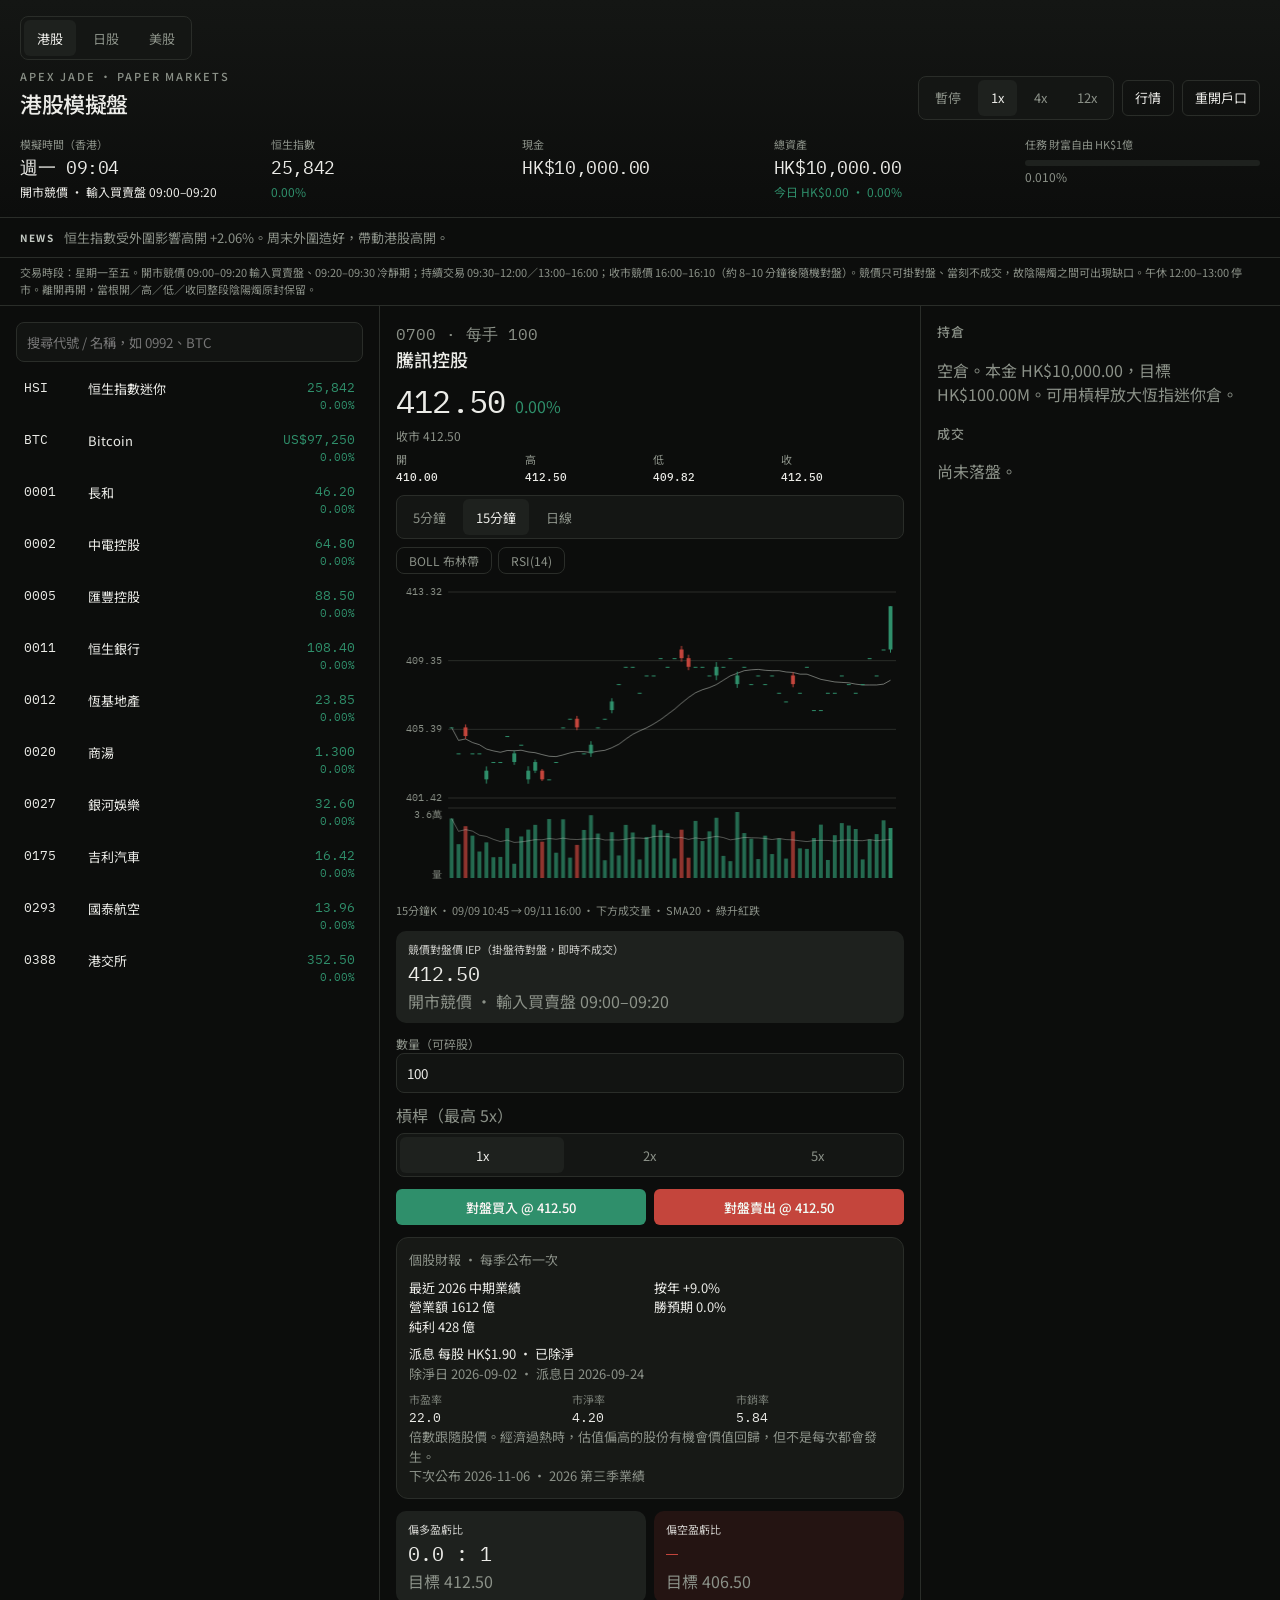
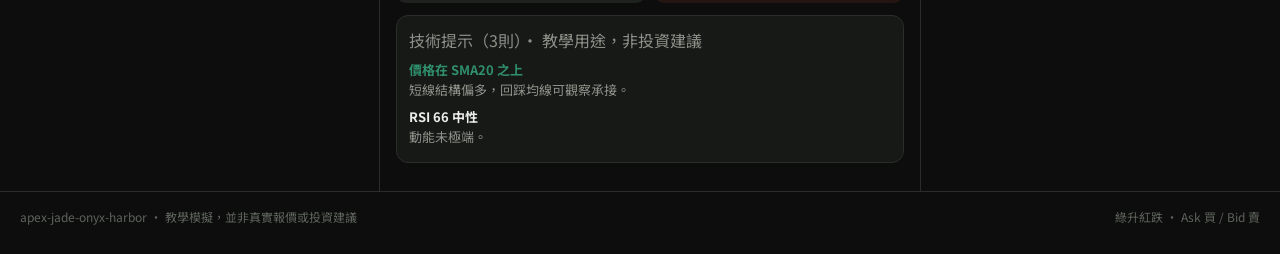
==== artifacts/gh-site/index.html @ f251bd7a "Remove the opening-auction card hand. Cards no longer deal or move prices. Saved positions stay inta" ====
<!DOCTYPE html>
<html lang="zh-Hant">
<head>
  <meta charset="utf-8" />
  <meta name="viewport" content="width=device-width, initial-scale=1" />
  <title>港股模擬盤 · Apex Jade</title>
  <meta name="description" content="香港股票紙上交易模擬：恒生指數、陰陽燭、買賣差價。本金港幣一萬，挑戰一億財富自由。" />
  <link rel="preconnect" href="https://fonts.googleapis.com" />
  <link rel="stylesheet" href="https://fonts.googleapis.com/css2?family=IBM+Plex+Mono:wght@400;500&family=Noto+Sans+TC:wght@400;500;600&display=swap" />
  <link rel="stylesheet" href="styles.css?v=20261001e" />
</head>
<body>
  <div id="app"></div>
  <script src="app.js?v=20261001e"></script>
</body>
</html>
---- artifacts/gh-site/styles.css ----
:root {
  --bg: #0c0d0c;
  --fg: #ecece8;
  --muted: #8b9188;
  --subtle: #5e635c;
  --border: #2a2d29;
  --card: #171916;
  --panel: #141614;
  --secondary: #1e211e;
  --input: #121412;
  --up: #2f8f6b;
  --up-soft: #2f8f6b22;
  --down: #c4453c;
  --down-soft: #c4453c22;
  --halt: #c4b5fd;
  --halt-soft: #7c6bb833;
  --primary: #c5cbc4;
  --radius: 12px;
  --font: "Noto Sans TC", ui-sans-serif, system-ui, sans-serif;
  --mono: "IBM Plex Mono", ui-monospace, "SF Mono", Menlo, monospace;
}
* { box-sizing: border-box; }
html, body {
  margin: 0;
  min-height: 100%;
  background: var(--bg);
  color: var(--fg);
  font-family: var(--font);
  line-height: 1.5;
  -webkit-font-smoothing: antialiased;
}
button, input { font-family: inherit; }
button { cursor: pointer; }
button:disabled { cursor: not-allowed; opacity: 0.45; }
.mono { font-family: var(--mono); font-variant-numeric: tabular-nums; }
.up { color: var(--up); }
.down { color: var(--down); }
.halt { color: var(--halt); }
.muted { color: var(--muted); }
.kicker {
  margin: 0;
  font-size: 11px;
  letter-spacing: 0.18em;
  text-transform: uppercase;
  color: var(--muted);
  font-weight: 500;
}
h1 { margin: 2px 0 0; font-size: 22px; font-weight: 500; letter-spacing: -0.02em; }
h2 { margin: 0; font-size: 18px; font-weight: 500; }
h3 { margin: 0 0 10px; font-size: 13px; font-weight: 500; color: var(--muted); letter-spacing: 0.08em; text-transform: uppercase; }
.lede { color: var(--muted); margin: 8px 0 0; font-size: 14px; }
.top {
  padding: 16px 20px 14px;
  border-bottom: 1px solid var(--border);
  background: linear-gradient(180deg, #141614, #0c0d0c);
}
.top-row {
  display: flex;
  flex-wrap: wrap;
  gap: 12px;
  align-items: flex-end;
  justify-content: space-between;
}
.controls { display: flex; flex-wrap: wrap; gap: 8px; align-items: center; }
.stats {
  display: grid;
  grid-template-columns: repeat(2, minmax(0, 1fr));
  gap: 12px 16px;
  margin-top: 16px;
}
@media (min-width: 800px) {
  .stats { grid-template-columns: repeat(5, minmax(0, 1fr)); }
}
.stat label { display: block; font-size: 11px; color: var(--muted); }
.stat .v { font-size: 18px; margin-top: 2px; letter-spacing: -0.02em; }
.stat small { display: block; font-size: 12px; margin-top: 2px; }
.progress {
  height: 6px;
  background: var(--secondary);
  border-radius: 99px;
  margin-top: 8px;
  overflow: hidden;
}
.progress > i {
  display: block;
  height: 100%;
  background: var(--primary);
  border-radius: inherit;
  width: 0;
}
.news {
  display: flex;
  gap: 10px;
  align-items: center;
  padding: 8px 20px;
  border-bottom: 1px solid var(--border);
  font-size: 13px;
  color: var(--muted);
  min-height: 40px;
}
.news b {
  flex: none;
  font-size: 10px;
  letter-spacing: 0.16em;
  color: var(--primary);
}
.desk {
  display: grid;
  gap: 1px;
  background: var(--border);
  min-height: calc(100dvh - 220px);
}
@media (min-width: 1080px) {
  .desk { grid-template-columns: minmax(240px, 0.95fr) minmax(0, 1.35fr) minmax(240px, 0.9fr); }
}
section.col { background: var(--bg); padding: 16px; min-width: 0; }
.list { margin-top: 8px; max-height: min(70vh, 720px); overflow: auto; overscroll-behavior: contain; overflow-anchor: none; }
.row-item {
  width: 100%;
  display: grid;
  grid-template-columns: 56px 1fr auto;
  gap: 8px;
  text-align: left;
  background: transparent;
  border: 0;
  color: inherit;
  padding: 9px 8px;
  border-radius: 8px;
}
.row-item:hover, .row-item.active { background: var(--secondary); }
.row-item .sym { font-size: 13px; }
.row-item .name { font-size: 13px; overflow: hidden; text-overflow: ellipsis; white-space: nowrap; }
.row-item .px { text-align: right; font-size: 13px; }
.search, .qty {
  width: 100%;
  height: 40px;
  border-radius: 8px;
  border: 1px solid var(--border);
  background: var(--input);
  color: var(--fg);
  padding: 0 10px;
  outline: none;
}
.search:focus, .qty:focus { border-color: #4a4f48; }
.bar {
  display: flex;
  gap: 4px;
  border: 1px solid var(--border);
  border-radius: 8px;
  padding: 3px;
  background: var(--panel);
}
.bar button, .ghost, .buy, .sell {
  height: 36px;
  border-radius: 6px;
  border: 1px solid transparent;
  background: transparent;
  color: var(--muted);
  padding: 0 12px;
  font-size: 13px;
}
.bar button.on { background: var(--secondary); color: var(--fg); }
.boards { margin: 0 0 8px; width: fit-content; }
.ghost {
  border: 1px solid var(--border);
  color: var(--fg);
  background: transparent;
}
.ghost:hover { background: var(--secondary); }
.buy { background: var(--up); color: #fff7f6; border: 0; font-weight: 500; }
.sell { background: var(--down); color: #f3fff9; border: 0; font-weight: 500; }
.price-line { display: flex; align-items: baseline; gap: 10px; margin: 4px 0 2px; }
.price-line .last { font-size: 32px; letter-spacing: -0.03em; }
#sel-prev { margin: 0 0 6px; font-size: 12px; }
.ohlc {
  display: grid;
  grid-template-columns: repeat(4, minmax(0, 1fr));
  gap: 6px;
  margin: 0 0 10px;
  font-size: 11px;
  color: var(--muted);
}
.ohlc b { display: block; color: var(--fg); font-weight: 500; margin-top: 1px; }
.bidask { display: grid; grid-template-columns: 1fr 1fr; gap: 8px; margin: 12px 0; }
.bidask:has(.iep) { grid-template-columns: 1fr; }
.iep { border-radius: 10px; padding: 10px 12px; background: var(--secondary); }
.iep .px { font-size: 20px; margin-top: 2px; }
button:disabled { opacity: 0.4; pointer-events: none; }
.bid, .ask { border-radius: 10px; padding: 10px 12px; }
.bid { background: var(--down-soft); color: var(--down); }
.ask { background: var(--up-soft); color: var(--up); }
.bid .px, .ask .px { font-size: 20px; margin-top: 2px; }
.cap { font-size: 11px; opacity: 0.85; }
canvas.kline { width: 100%; height: 312px; display: block; margin: 8px 0; }
.ind { display: flex; gap: 6px; margin-top: 8px; }
.ind button {
  border: 1px solid var(--border);
  background: transparent;
  color: var(--muted);
  border-radius: 8px;
  padding: 4px 12px;
  font-size: 12px;
}
.ind button.on.boll { background: #e6c36a22; color: #e6c36a; border-color: #e6c36a66; }
.ind button.on.rsi { background: #c4b5fd22; color: #c4b5fd; border-color: #c4b5fd66; }
.rr { display: grid; grid-template-columns: 1fr 1fr; gap: 8px; margin: 10px 0 0; }
.rr-cell { border-radius: 10px; padding: 10px 12px; background: var(--secondary); }
.rr-cell .px { font-size: 20px; margin-top: 2px; }
.rr-cell.hot-up { background: var(--up-soft); }
.rr-cell.hot-down { background: var(--down-soft); }
.rr-cell.hot-up .px { color: var(--up); }
.rr-cell.hot-down .px { color: var(--down); }
.hints {
  border: 1px solid var(--border);
  border-radius: var(--radius);
  padding: 12px;
  background: var(--card);
  margin: 12px 0;
  min-height: 148px;
}
.fin {
  border: 1px solid var(--border);
  border-radius: var(--radius);
  padding: 12px;
  background: var(--card);
  margin: 12px 0;
  font-size: 13px;
}
.fin-grid, .ratio { display: grid; gap: 8px; margin-top: 8px; }
.fin-grid { grid-template-columns: 1fr 1fr; }
.ratio { grid-template-columns: repeat(3, minmax(0, 1fr)); }
.ratio .cap { color: var(--muted); font-size: 11px; }
.div-box { margin-top: 8px; font-size: 13px; }
.hints p { margin: 8px 0 0; font-size: 13px; }
.ticket label { display: block; font-size: 12px; color: var(--muted); margin-top: 10px; }
.actions { display: grid; grid-template-columns: 1fr 1fr; gap: 8px; margin-top: 12px; }
.lev { display: flex; gap: 4px; margin-top: 6px; }
.lev button { flex: 1; }
.pos {
  border: 1px solid var(--border);
  border-radius: var(--radius);
  padding: 12px;
  margin-bottom: 8px;
  background: var(--card);
}
.pos .meta { font-size: 12px; color: var(--muted); margin: 4px 0; }
.pos-top { display: flex; justify-content: space-between; align-items: flex-start; gap: 8px; }
.pos-name { background: none; border: 0; color: inherit; text-align: left; padding: 0; font: inherit; }
.pos-name:hover { color: var(--primary); }
.pos-pnl { display: grid; grid-template-columns: 1.2fr 0.8fr 1fr; gap: 8px; margin-top: 8px; }
.pos-pnl .cap { font-size: 11px; color: var(--muted); }
.pos-pnl .px { font-size: 18px; letter-spacing: -0.02em; }
h3 #pos-total-pnl { letter-spacing: 0; text-transform: none; font-size: 14px; margin-left: 8px; }
.fill {
  display: flex;
  justify-content: space-between;
  gap: 8px;
  font-size: 12px;
  color: var(--muted);
  padding: 4px 0;
  border-bottom: 1px solid #1e211e;
}
.modal {
  position: fixed;
  inset: 0;
  background: #0c0d0ccc;
  display: grid;
  place-items: center;
  padding: 16px;
  z-index: 20;
  backdrop-filter: blur(6px);
}
.modal .box {
  max-width: 440px;
  width: 100%;
  background: var(--card);
  border: 1px solid var(--border);
  border-radius: 16px;
  padding: 24px;
}
.modal h2 { font-size: 24px; margin: 6px 0 8px; }
.toast {
  position: fixed;
  left: 50%;
  bottom: 20px;
  transform: translateX(-50%);
  background: var(--card);
  border: 1px solid var(--border);
  border-radius: 999px;
  padding: 10px 16px;
  font-size: 13px;
  z-index: 30;
  box-shadow: 0 12px 40px #0008;
}
footer.site {
  border-top: 1px solid var(--border);
  padding: 16px 20px 28px;
  color: var(--subtle);
  font-size: 12px;
  display: flex;
  flex-wrap: wrap;
  gap: 8px 18px;
  justify-content: space-between;
}
.noscript { padding: 40px 20px; }
@media (prefers-reduced-motion: reduce) {
  *, *::before, *::after { animation: none !important; transition: none !important; }
}

.news.surge { background: var(--up-soft); color: var(--up); border-bottom-color: #2f8f6b55; }
.news.crash { background: var(--down-soft); color: var(--down); border-bottom-color: #c4453c55; }
.news.halt { background: var(--halt-soft); color: var(--halt); border-bottom-color: #c4b5fd66; }
.news.surge b, .news.crash b, .news.halt b { color: inherit; }
.rule { margin: 0; padding: 6px 20px 8px; font-size: 11px; color: var(--muted); border-bottom: 1px solid var(--border); }
.row-item.gap-up { background: var(--up-soft); }
.row-item.gap-down { background: var(--down-soft); }
.row-item.halted { background: var(--halt-soft); }
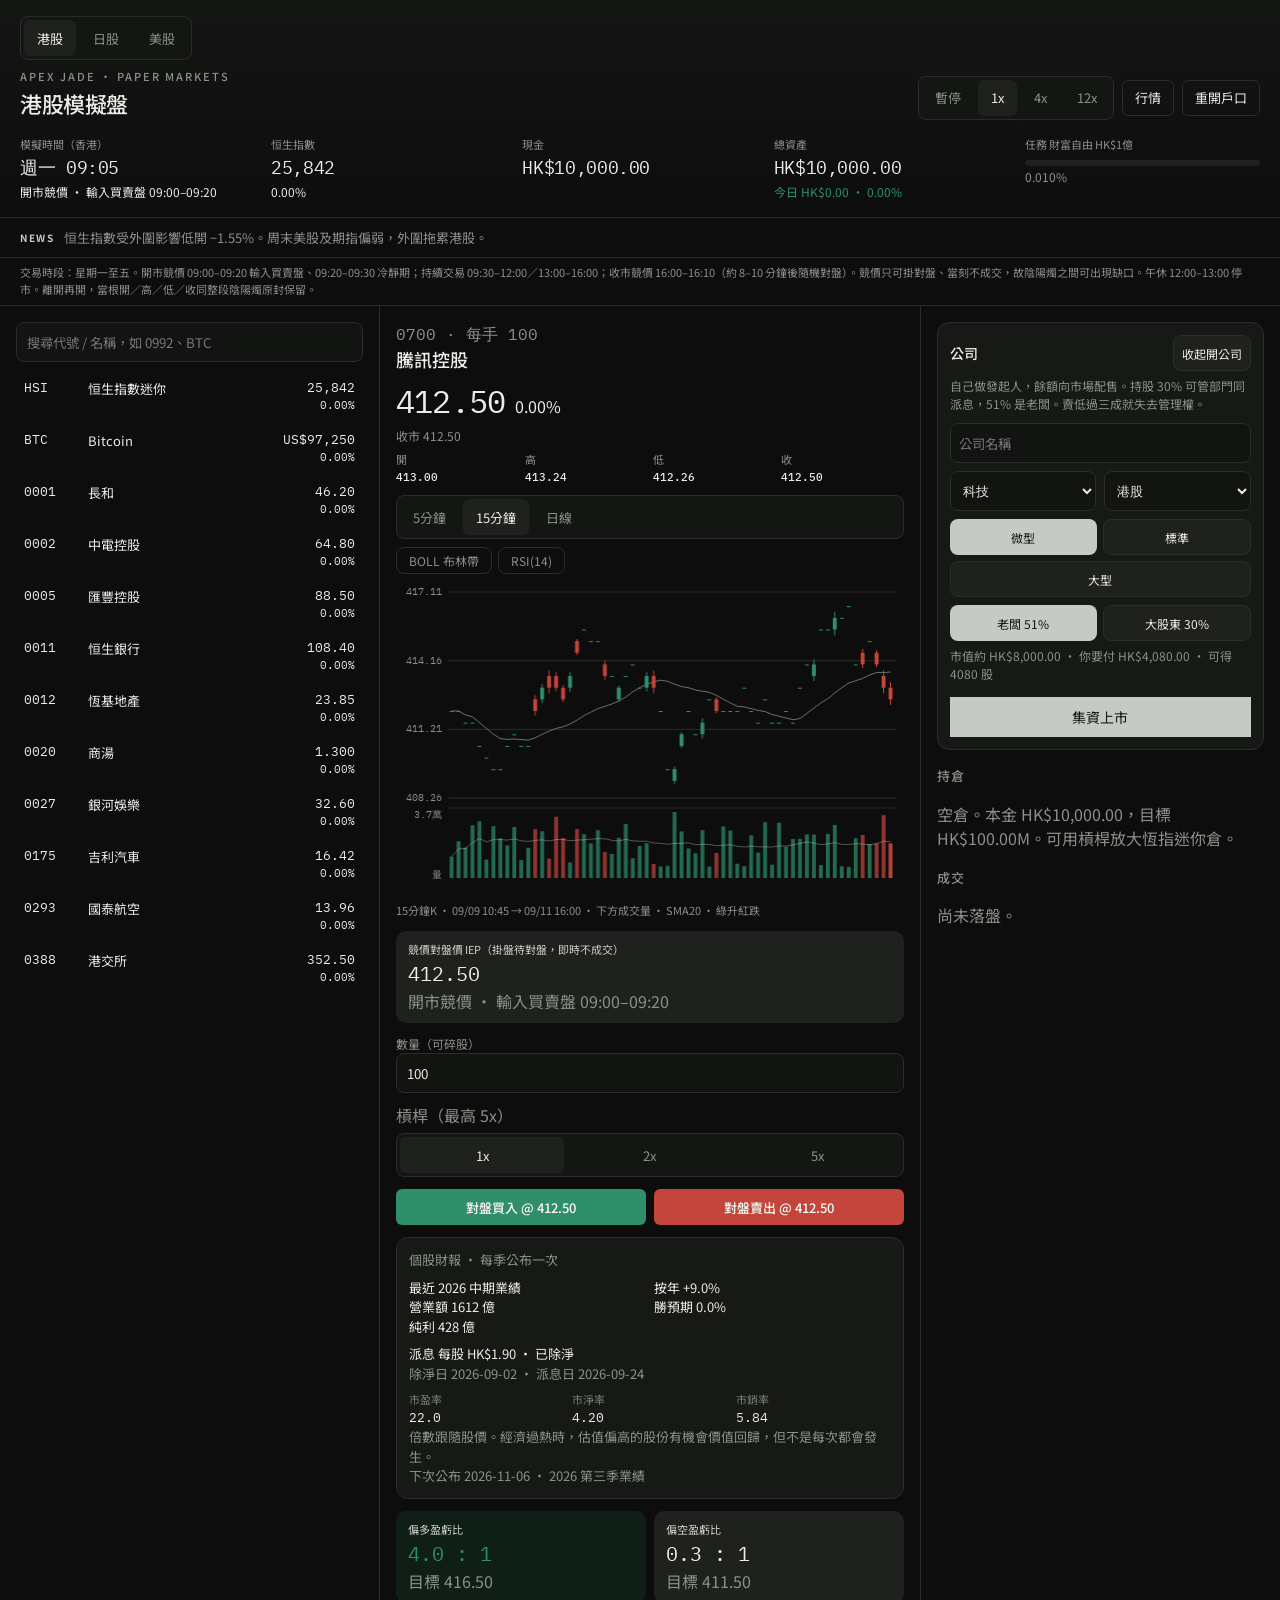
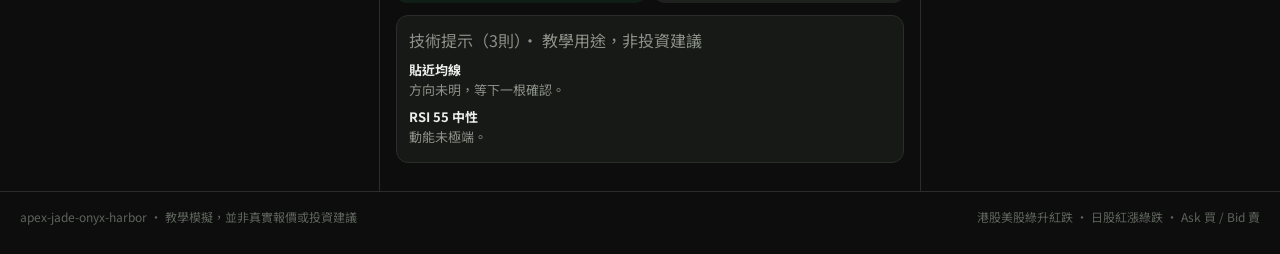
==== commit 8ea3fdf9: "Let players found a company, manage departments, and take IPOs. Japanese quotes rise in red and fall" ====
--- a/artifacts/gh-site/index.html
+++ b/artifacts/gh-site/index.html
@@ -7,10 +7,10 @@
   <meta name="description" content="香港股票紙上交易模擬：恒生指數、陰陽燭、買賣差價。本金港幣一萬，挑戰一億財富自由。" />
   <link rel="preconnect" href="https://fonts.googleapis.com" />
   <link rel="stylesheet" href="https://fonts.googleapis.com/css2?family=IBM+Plex+Mono:wght@400;500&family=Noto+Sans+TC:wght@400;500;600&display=swap" />
-  <link rel="stylesheet" href="styles.css?v=20261001e" />
+  <link rel="stylesheet" href="styles.css?v=20261016a" />
 </head>
 <body>
   <div id="app"></div>
-  <script src="app.js?v=20261001e"></script>
+  <script src="app.js?v=20261016a"></script>
 </body>
 </html>
--- a/artifacts/gh-site/styles.css
+++ b/artifacts/gh-site/styles.css
@@ -315,3 +315,17 @@
 .row-item.gap-up { background: var(--up-soft); }
 .row-item.gap-down { background: var(--down-soft); }
 .row-item.halted { background: var(--halt-soft); }
+.co { border: 1px solid var(--border); background: var(--card); border-radius: 12px; padding: 12px; margin-bottom: 16px; }
+.co h3 { margin: 0; color: var(--fg); letter-spacing: 0; text-transform: none; font-size: 14px; }
+.co-h { display: flex; justify-content: space-between; align-items: center; gap: 8px; }
+.co-h button, .co .acts button, .co-list button { background: var(--secondary); color: var(--fg); border: 1px solid var(--border); border-radius: 8px; min-height: 36px; padding: 0 8px; font-size: 12px; }
+.co .acts { display: flex; flex-wrap: wrap; gap: 6px; margin-top: 8px; }
+.co .acts button { flex: 1 1 46%; }
+.co .acts button.on, .co .go { background: var(--primary); color: #121412; border-color: transparent; }
+.co .go { width: 100%; margin-top: 8px; min-height: 40px; font-size: 14px; }
+.co input, .co select { width: 100%; background: var(--input); color: var(--fg); border: 1px solid var(--border); border-radius: 8px; height: 40px; padding: 0 8px; }
+.co .row2 { display: grid; grid-template-columns: 1fr 1fr; gap: 8px; margin-top: 8px; }
+.co .form, .co .ipo, .co .mgr, .co-list { margin-top: 10px; }
+.co .ipo, .co .mgr { border-top: 1px solid var(--border); padding-top: 8px; }
+.co-list { display: flex; flex-direction: column; gap: 4px; align-items: flex-start; }
+.co p { margin: 6px 0; font-size: 12px; }
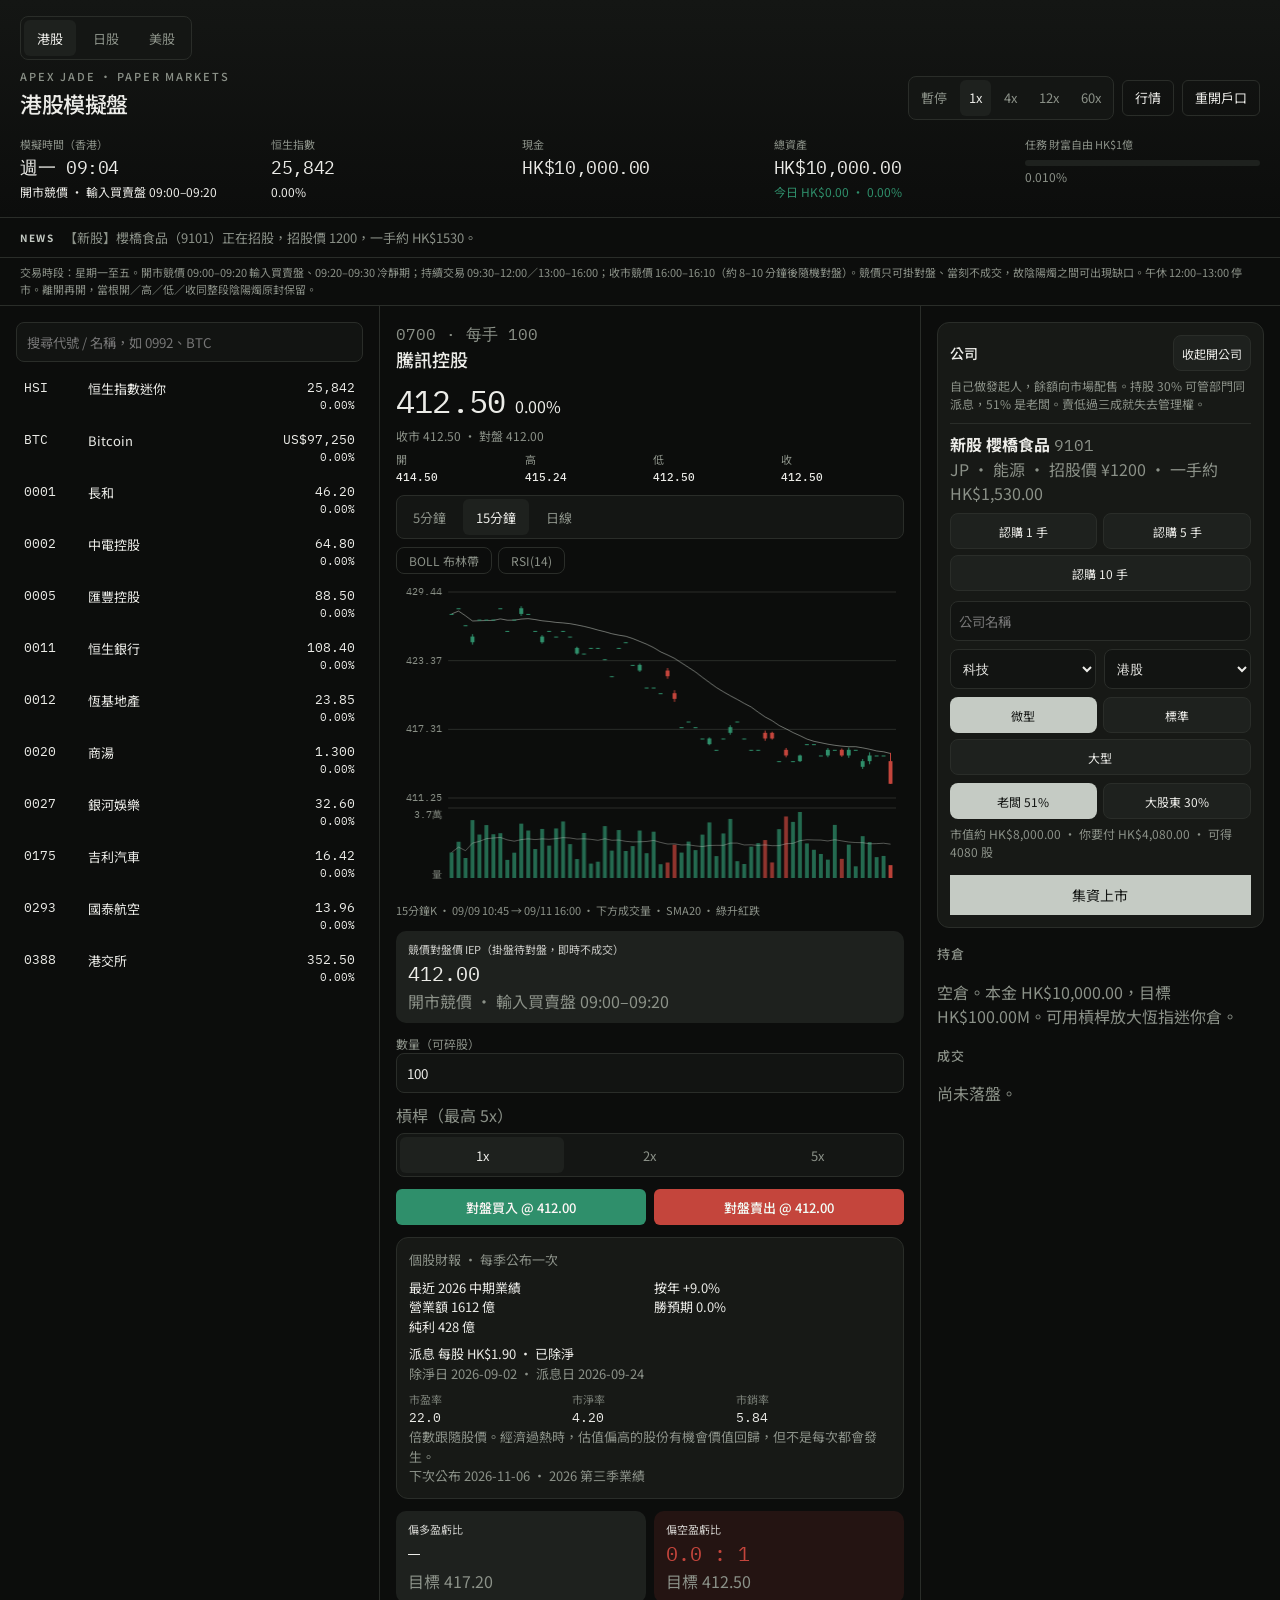
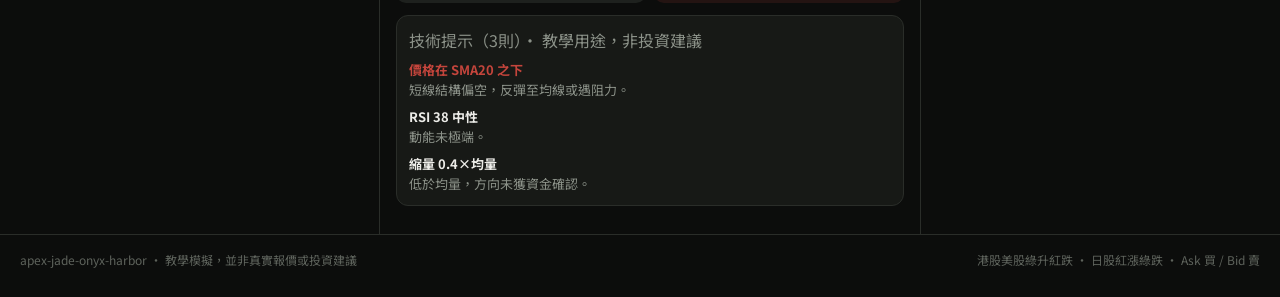
==== commit 29b5a7a6: "Vary new-listing volume and add a 60x clock. IPO and custom candles no longer print the same volume " ====
--- a/artifacts/gh-site/index.html
+++ b/artifacts/gh-site/index.html
@@ -7,10 +7,10 @@
   <meta name="description" content="香港股票紙上交易模擬：恒生指數、陰陽燭、買賣差價。本金港幣一萬，挑戰一億財富自由。" />
   <link rel="preconnect" href="https://fonts.googleapis.com" />
   <link rel="stylesheet" href="https://fonts.googleapis.com/css2?family=IBM+Plex+Mono:wght@400;500&family=Noto+Sans+TC:wght@400;500;600&display=swap" />
-  <link rel="stylesheet" href="styles.css?v=20261016a" />
+  <link rel="stylesheet" href="styles.css?v=20261016c" />
 </head>
 <body>
   <div id="app"></div>
-  <script src="app.js?v=20261016a"></script>
+  <script src="app.js?v=20261016c"></script>
 </body>
 </html>
--- a/artifacts/gh-site/styles.css
+++ b/artifacts/gh-site/styles.css
@@ -160,6 +160,7 @@
   font-size: 13px;
 }
 .bar button.on { background: var(--secondary); color: var(--fg); }
+.bar.speeds button { padding: 0 8px; }
 .boards { margin: 0 0 8px; width: fit-content; }
 .ghost {
   border: 1px solid var(--border);
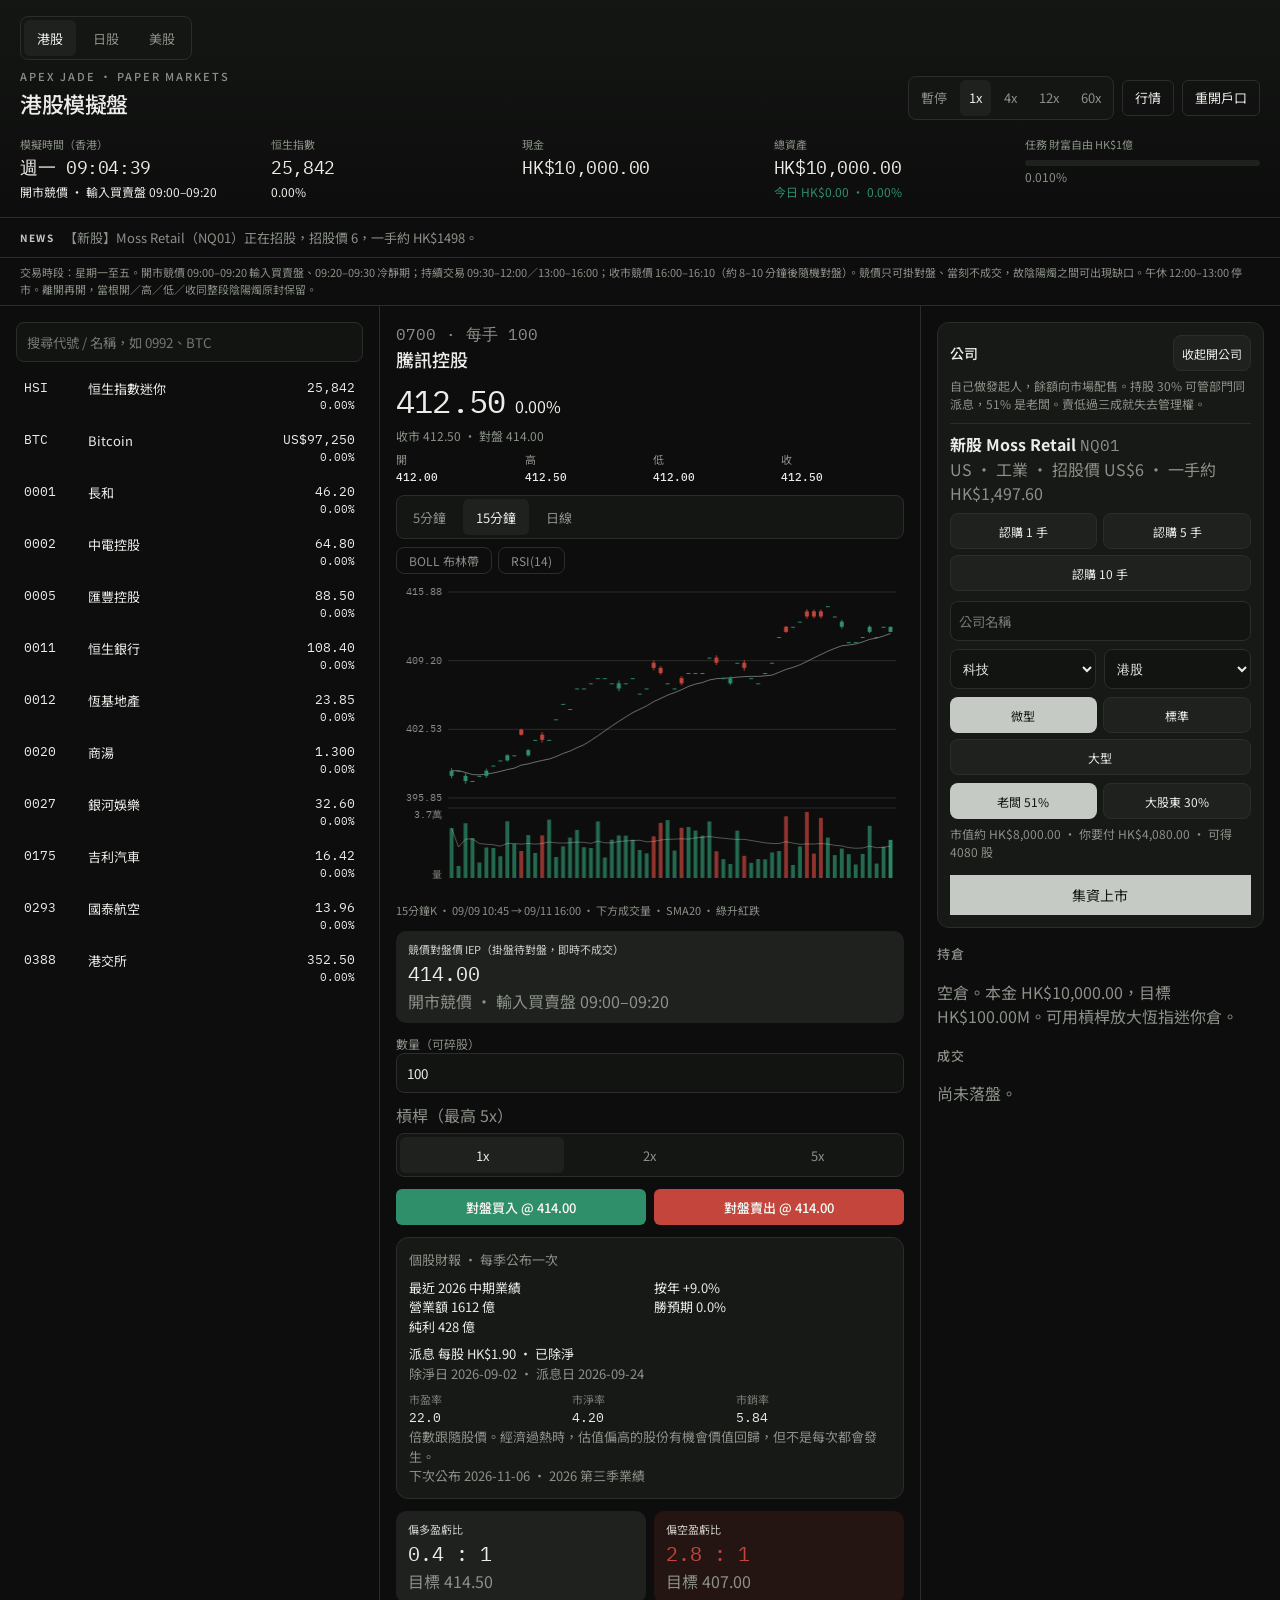
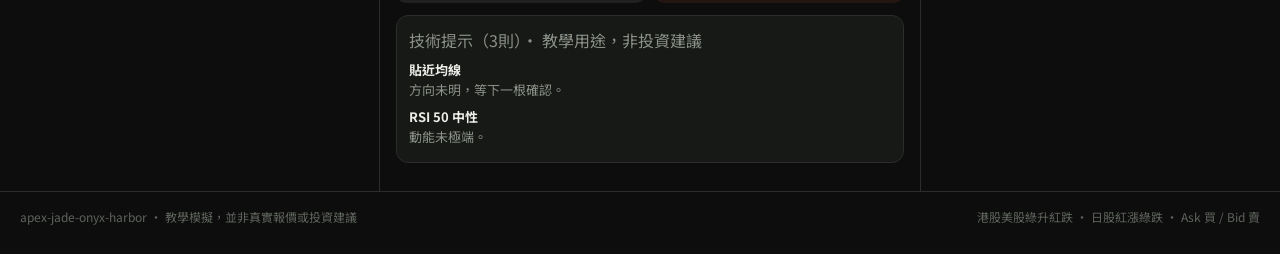
==== commit 59e2da28: "Skip weekend days and keep the sim clock ticking. Saturday and Sunday jump to the next open session," ====
--- a/artifacts/gh-site/index.html
+++ b/artifacts/gh-site/index.html
@@ -7,10 +7,10 @@
   <meta name="description" content="香港股票紙上交易模擬：恒生指數、陰陽燭、買賣差價。本金港幣一萬，挑戰一億財富自由。" />
   <link rel="preconnect" href="https://fonts.googleapis.com" />
   <link rel="stylesheet" href="https://fonts.googleapis.com/css2?family=IBM+Plex+Mono:wght@400;500&family=Noto+Sans+TC:wght@400;500;600&display=swap" />
-  <link rel="stylesheet" href="styles.css?v=20261016c" />
+  <link rel="stylesheet" href="styles.css?v=20261016d" />
 </head>
 <body>
   <div id="app"></div>
-  <script src="app.js?v=20261016c"></script>
+  <script src="app.js?v=20261016d"></script>
 </body>
 </html>
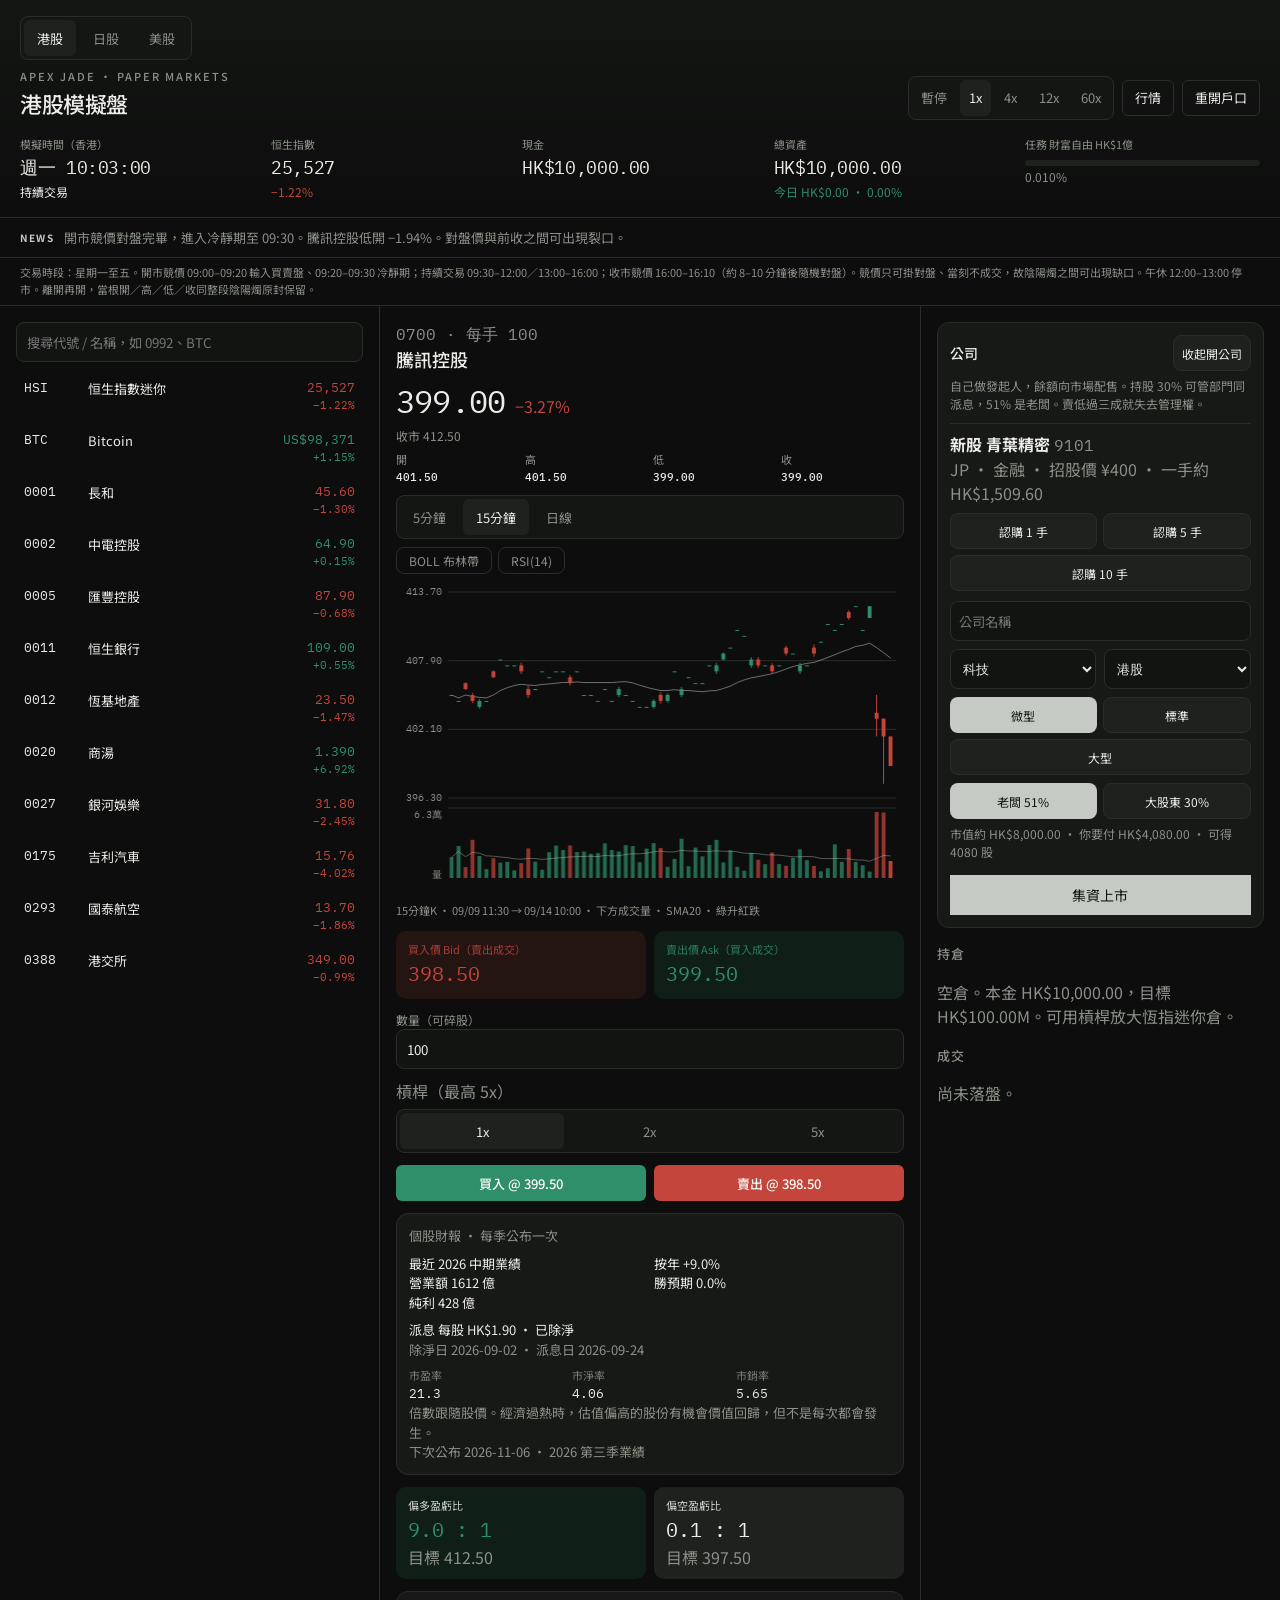
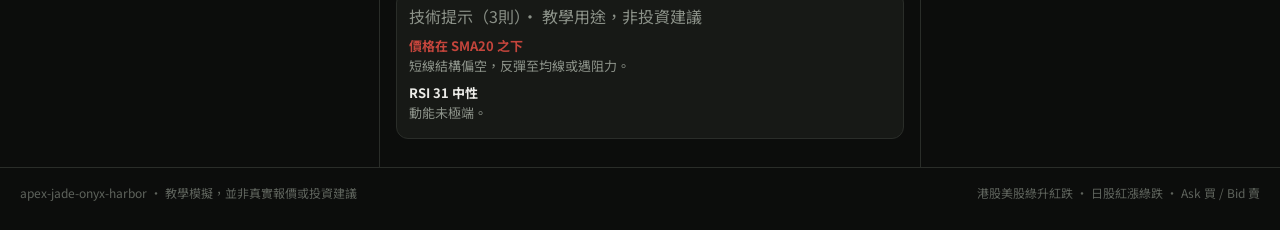
==== commit 8f5433f5: "Publish the 60fps clock on the static desk." ====
--- a/artifacts/gh-site/index.html
+++ b/artifacts/gh-site/index.html
@@ -7,10 +7,10 @@
   <meta name="description" content="香港股票紙上交易模擬：恒生指數、陰陽燭、買賣差價。本金港幣一萬，挑戰一億財富自由。" />
   <link rel="preconnect" href="https://fonts.googleapis.com" />
   <link rel="stylesheet" href="https://fonts.googleapis.com/css2?family=IBM+Plex+Mono:wght@400;500&family=Noto+Sans+TC:wght@400;500;600&display=swap" />
-  <link rel="stylesheet" href="styles.css?v=20261016d" />
+  <link rel="stylesheet" href="styles.css?v=20261016e" />
 </head>
 <body>
   <div id="app"></div>
-  <script src="app.js?v=20261016d"></script>
+  <script src="app.js?v=20261016e"></script>
 </body>
 </html>
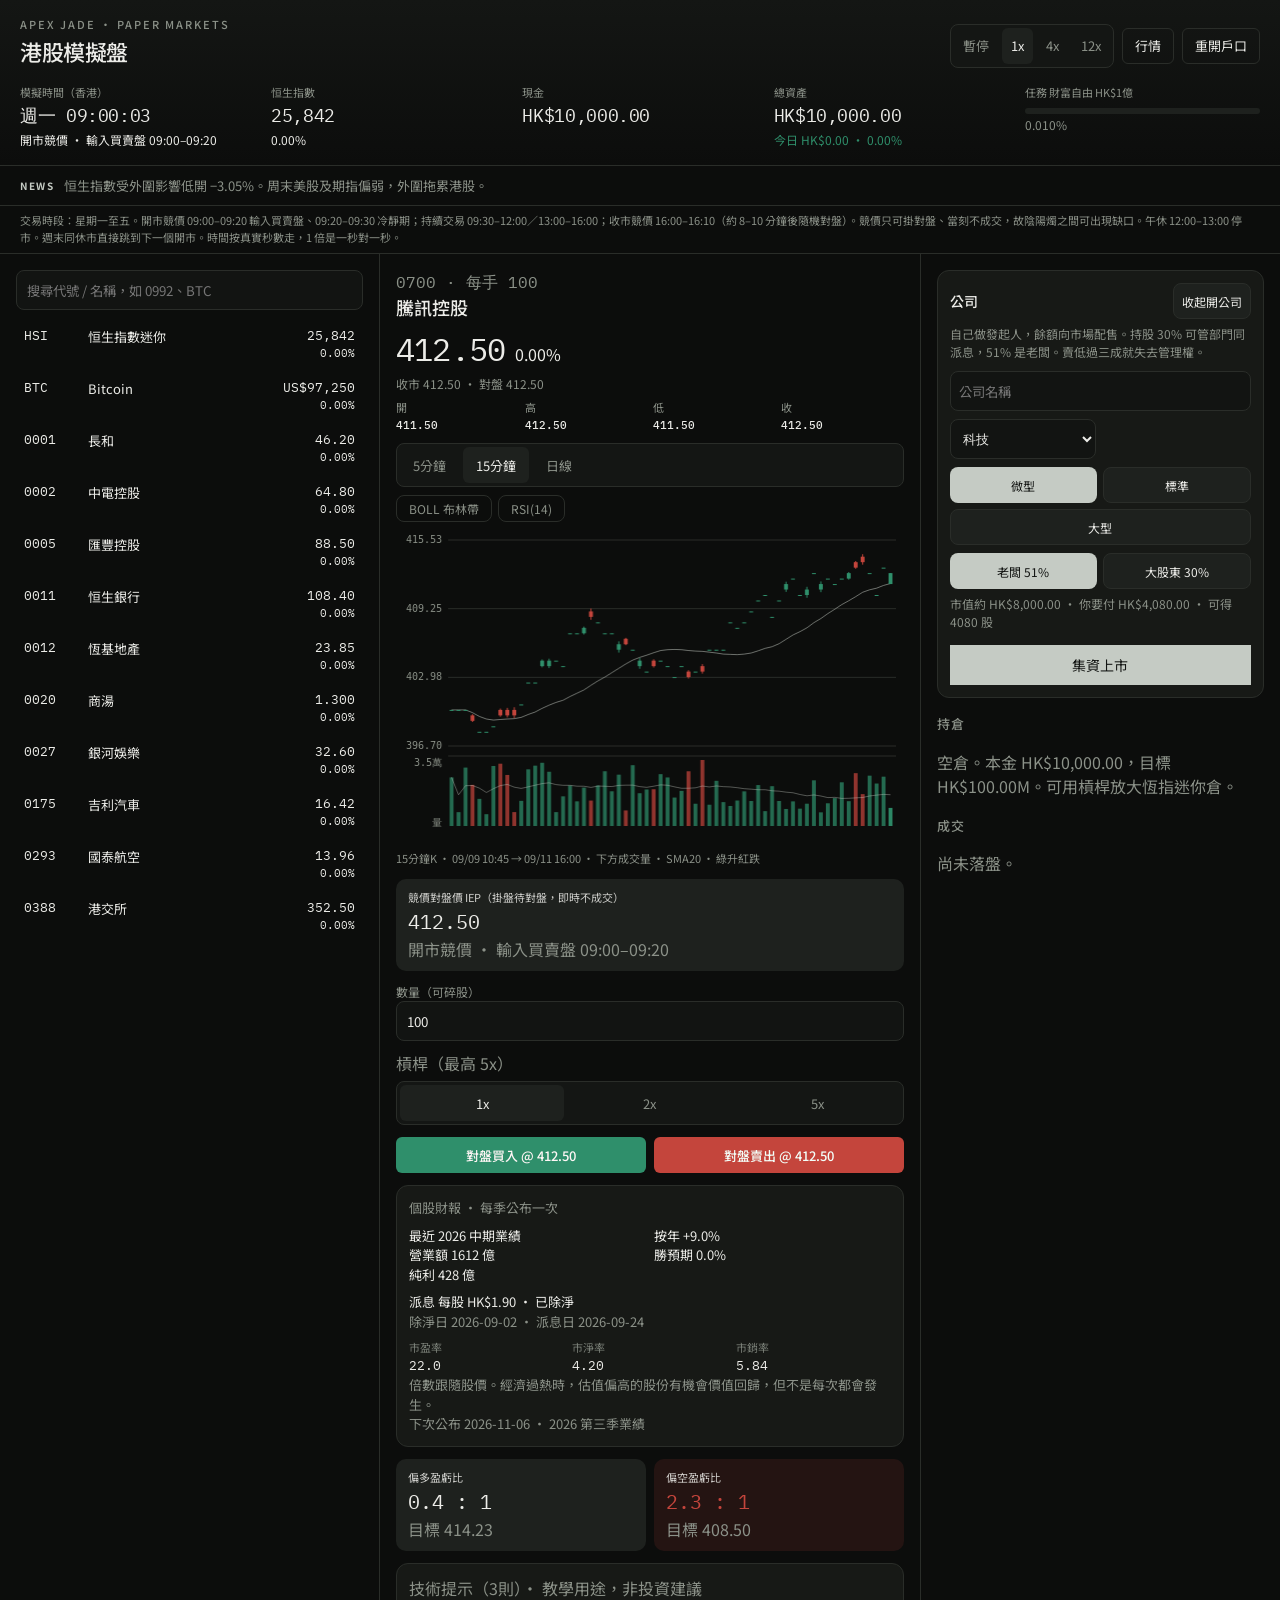
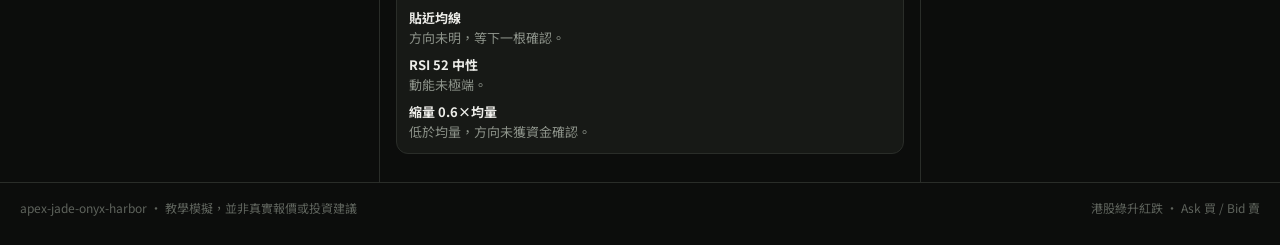
==== commit a4f1ee0d: "Drop US and Japan boards and the 60x speed. The Hong Kong clock now advances one simulated second pe" ====
--- a/artifacts/gh-site/index.html
+++ b/artifacts/gh-site/index.html
@@ -7,10 +7,10 @@
   <meta name="description" content="香港股票紙上交易模擬：恒生指數、陰陽燭、買賣差價。本金港幣一萬，挑戰一億財富自由。" />
   <link rel="preconnect" href="https://fonts.googleapis.com" />
   <link rel="stylesheet" href="https://fonts.googleapis.com/css2?family=IBM+Plex+Mono:wght@400;500&family=Noto+Sans+TC:wght@400;500;600&display=swap" />
-  <link rel="stylesheet" href="styles.css?v=20261016e" />
+  <link rel="stylesheet" href="styles.css?v=20261017a" />
 </head>
 <body>
   <div id="app"></div>
-  <script src="app.js?v=20261016e"></script>
+  <script src="app.js?v=20261017a"></script>
 </body>
 </html>
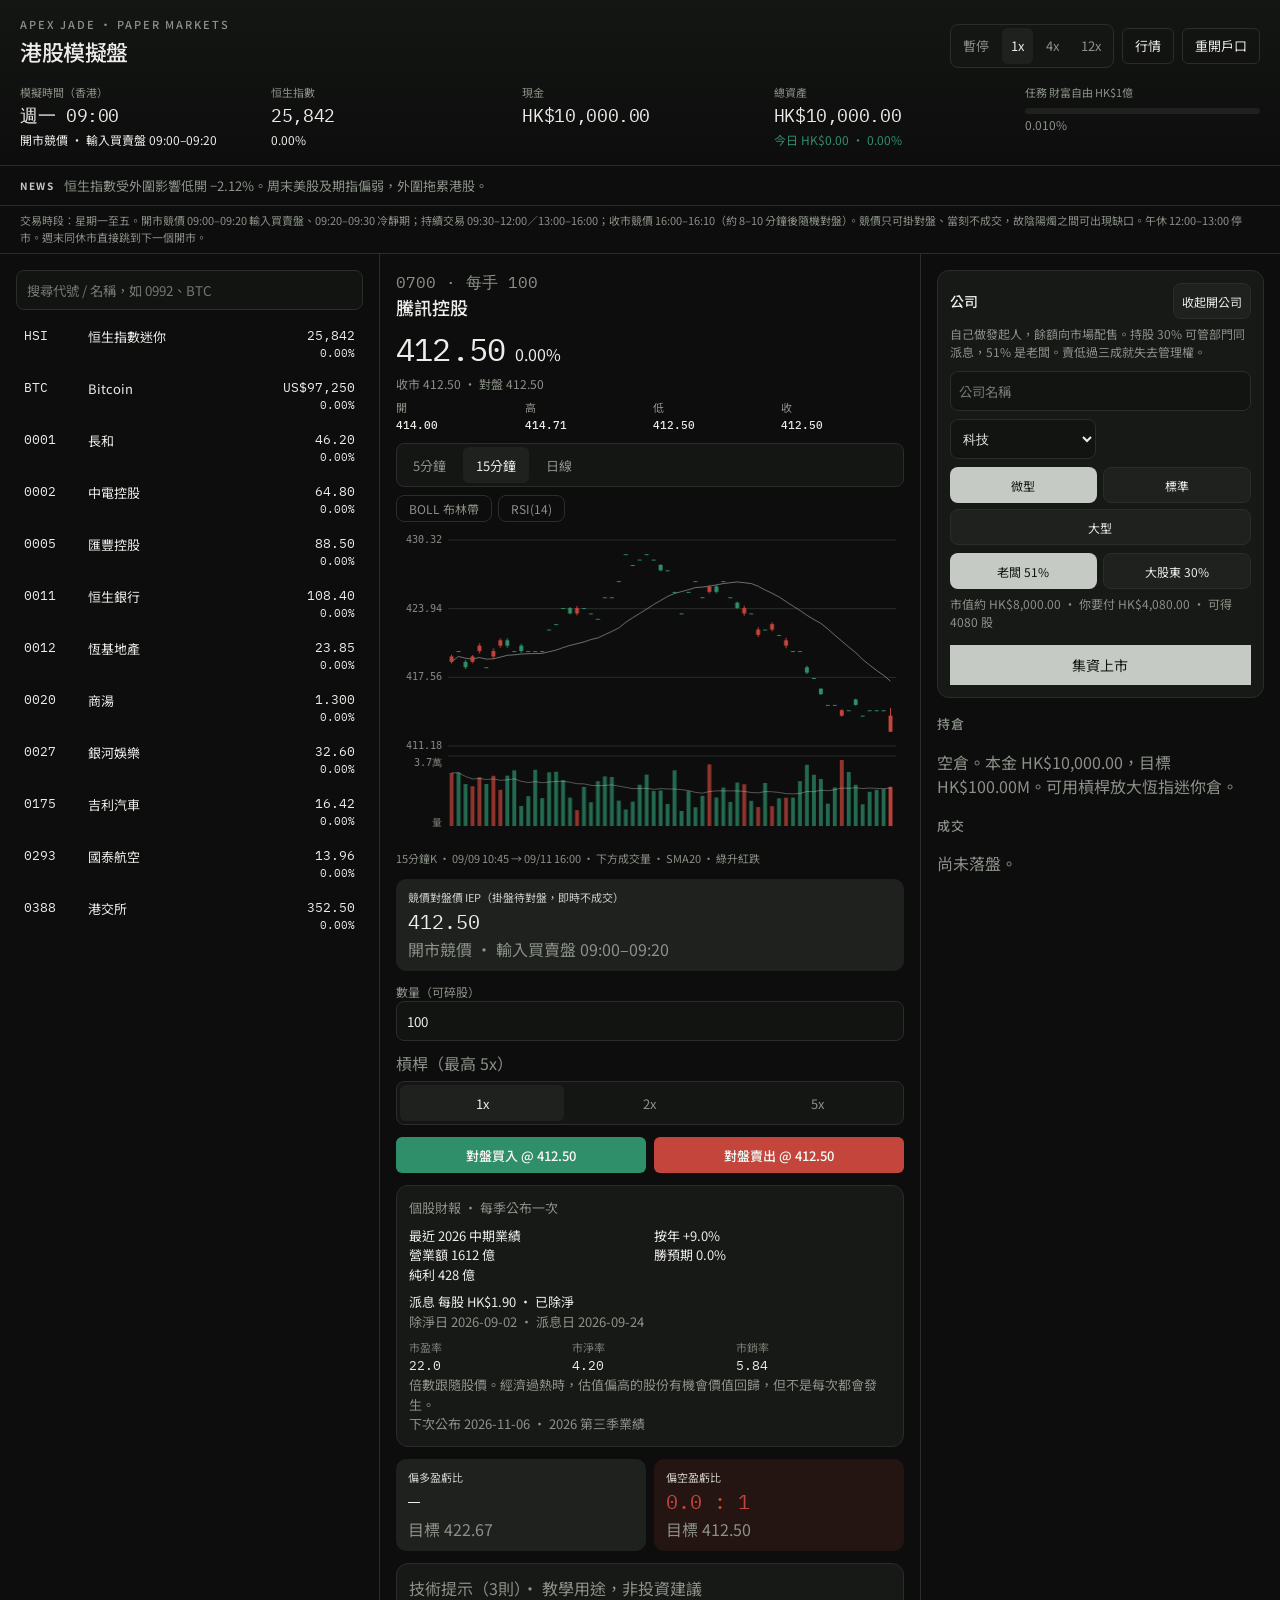
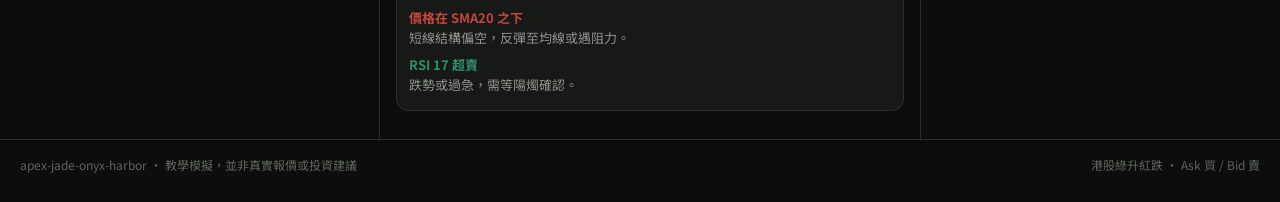
==== commit 683db8e3: "Restore the original minute clock. Drop the later second-by-second and real-time clock experiments." ====
--- a/artifacts/gh-site/index.html
+++ b/artifacts/gh-site/index.html
@@ -7,10 +7,10 @@
   <meta name="description" content="香港股票紙上交易模擬：恒生指數、陰陽燭、買賣差價。本金港幣一萬，挑戰一億財富自由。" />
   <link rel="preconnect" href="https://fonts.googleapis.com" />
   <link rel="stylesheet" href="https://fonts.googleapis.com/css2?family=IBM+Plex+Mono:wght@400;500&family=Noto+Sans+TC:wght@400;500;600&display=swap" />
-  <link rel="stylesheet" href="styles.css?v=20261017a" />
+  <link rel="stylesheet" href="styles.css?v=20261017b" />
 </head>
 <body>
   <div id="app"></div>
-  <script src="app.js?v=20261017a"></script>
+  <script src="app.js?v=20261017b"></script>
 </body>
 </html>
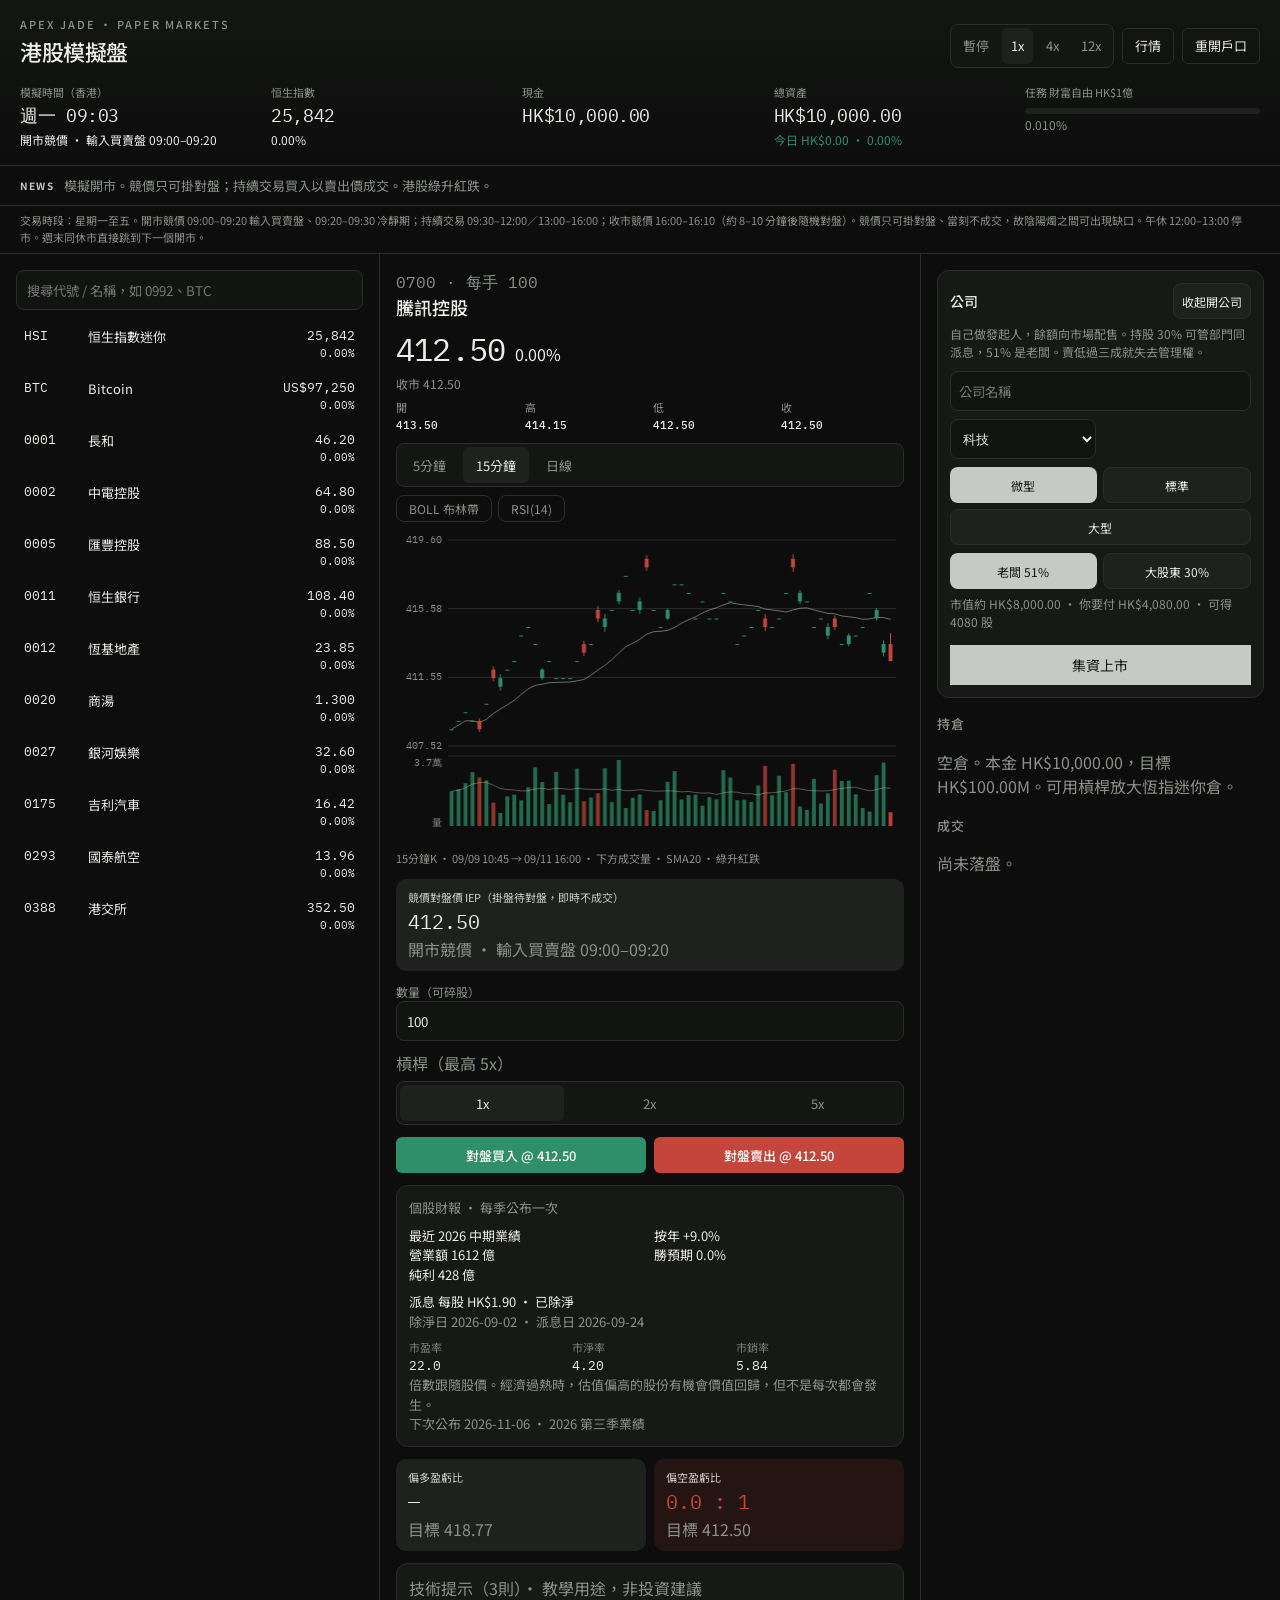
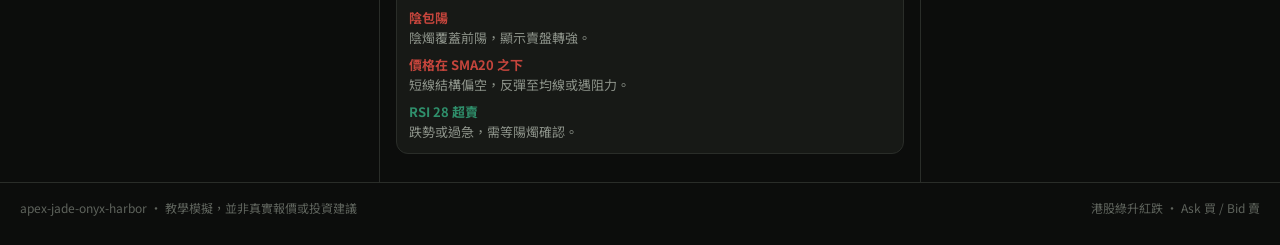
==== commit 0f000792: "Make the public desk clock match the preview. The static ticker was throwing before it could paint e" ====
--- a/artifacts/gh-site/index.html
+++ b/artifacts/gh-site/index.html
@@ -7,10 +7,10 @@
   <meta name="description" content="香港股票紙上交易模擬：恒生指數、陰陽燭、買賣差價。本金港幣一萬，挑戰一億財富自由。" />
   <link rel="preconnect" href="https://fonts.googleapis.com" />
   <link rel="stylesheet" href="https://fonts.googleapis.com/css2?family=IBM+Plex+Mono:wght@400;500&family=Noto+Sans+TC:wght@400;500;600&display=swap" />
-  <link rel="stylesheet" href="styles.css?v=20261017b" />
+  <link rel="stylesheet" href="styles.css?v=20261017c" />
 </head>
 <body>
   <div id="app"></div>
-  <script src="app.js?v=20261017b"></script>
+  <script src="app.js?v=20261017c"></script>
 </body>
 </html>
